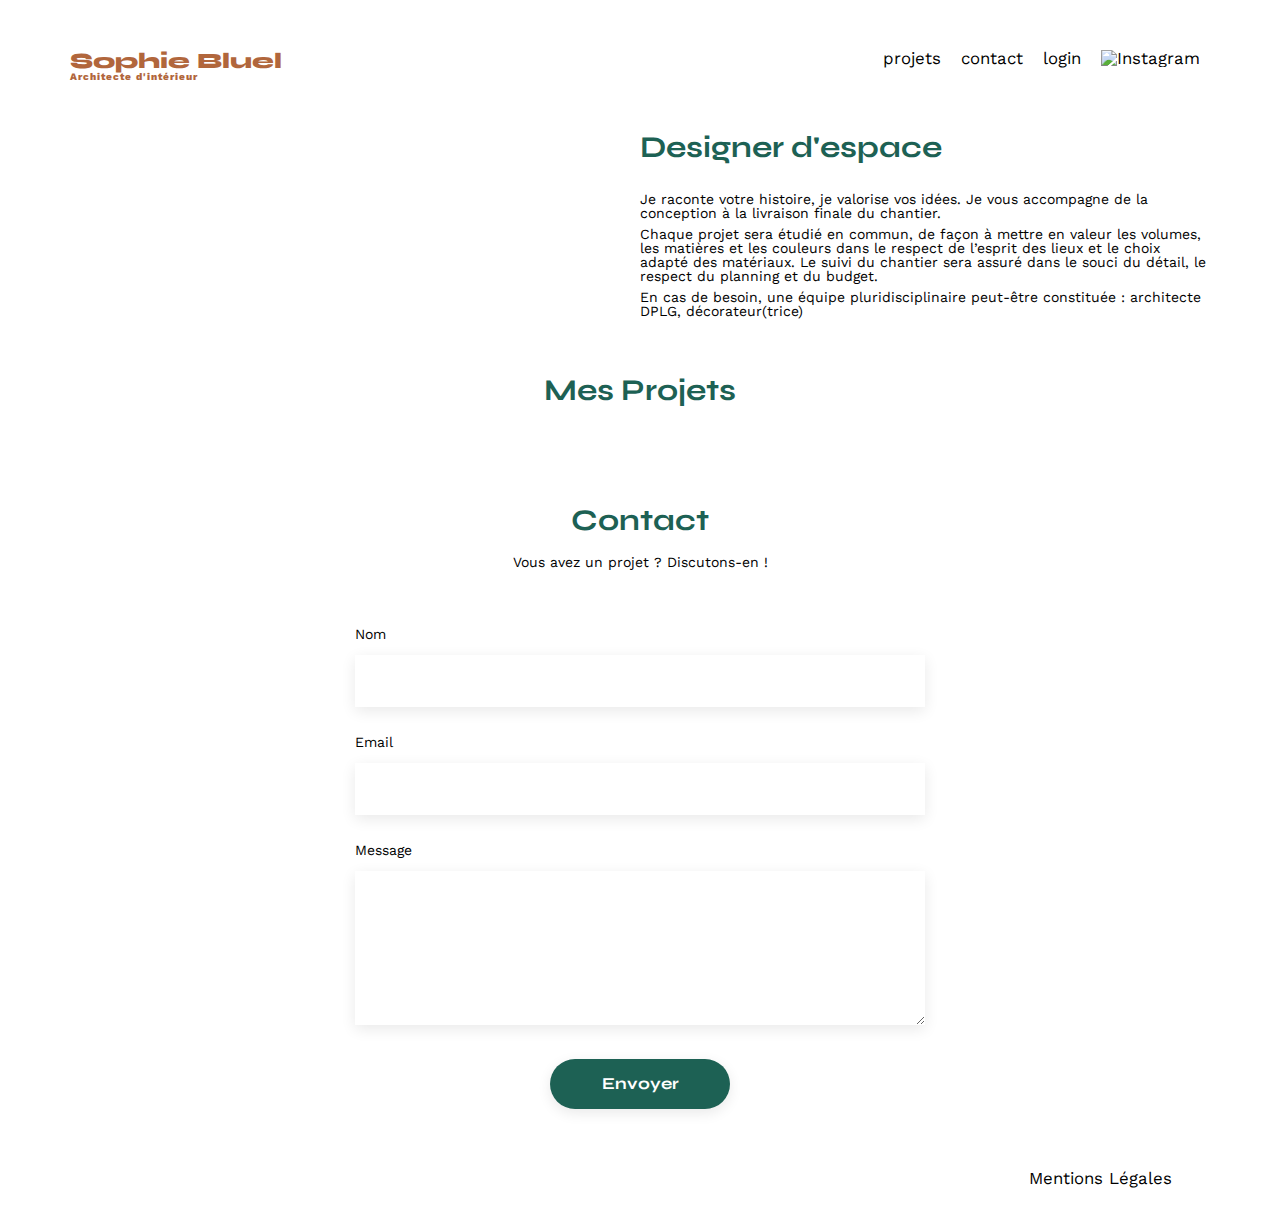
==== FrontEnd/index.html @ f562acd8 "Mise en place des filtres et du css" ====
<!DOCTYPE html>
<html lang="fr">
<head>
	<meta charset="UTF-8">
	<title>Sophie Bluel - Architecte d'intérieur</title>
	<meta name="viewport" content="width=device-width, initial-scale=1.0">
	<link rel="preconnect" href="https://fonts.googleapis.com">
	<link rel="preconnect" href="https://fonts.gstatic.com" crossorigin>
	<link href="https://fonts.googleapis.com/css2?family=Syne:wght@700;800&family=Work+Sans&display=swap" rel="stylesheet">
	<meta name="description" content="">
	<link rel="stylesheet" href="./assets/style.css">
	<script type="module" src="travaux.js"></script>
</head>
<body>
<header>
	<h1>Sophie Bluel <span>Architecte d'intérieur</span></h1>
	<nav>
		<ul>
			<li>projets</li>
			<li>contact</li>
			<li class="login">login</li>
			<li><img src="./assets/icons/instagram.png" alt="Instagram"></li>
		</ul>
	</nav>
</header>
<main>
	<section id="introduction">
		<figure>
			<img src="./assets/images/sophie-bluel.png" alt="">
		</figure>
		<article>
			<h2>Designer d'espace</h2>
			<p>Je raconte votre histoire, je valorise vos idées. Je vous accompagne de la conception à la livraison finale du chantier.</p>
			<p>Chaque projet sera étudié en commun, de façon à mettre en valeur les volumes, les matières et les couleurs dans le respect de l’esprit des lieux et le choix adapté des matériaux. Le suivi du chantier sera assuré dans le souci du détail, le respect du planning et du budget.</p>
			<p>En cas de besoin, une équipe pluridisciplinaire peut-être constituée : architecte DPLG, décorateur(trice)</p>
		</article>
	</section>
	<section id="portfolio">
		<h2>Mes Projets</h2>
		<div class="categories" id="categories-id">

		</div>
		<div class="gallery">
			
		</div>
	</section>
	<section id="contact">
		<h2>Contact</h2>
		<p>Vous avez un projet ? Discutons-en !</p>
		<form action="#" method="post">
			<label for="name">Nom</label>
			<input type="text" name="name" id="name">
			<label for="email">Email</label>
			<input type="email" name="email" id="email">
			<label for="message">Message</label>
			<textarea name="message" id="message" cols="30" rows="10"></textarea>
			<input type="submit" value="Envoyer">
		</form>
	</section>
</main>

<footer>
	<nav>
		<ul>
			<li>Mentions Légales</li>
		</ul>
	</nav>
</footer>
</body>
</html>
---- FrontEnd/assets/style.css ----
/* http://meyerweb.com/eric/tools/css/reset/
   v2.0 | 20110126
   License: none (public domain)
*/

html, body, div, span, applet, object, iframe,
h1, h2, h3, h4, h5, h6, p, blockquote, pre,
a, abbr, acronym, address, big, cite, code,
del, dfn, em, img, ins, kbd, q, s, samp,
small, strike, strong, sub, sup, tt, var,
b, u, i, center,
dl, dt, dd, ol, ul, li,
fieldset, form, label, legend,
table, caption, tbody, tfoot, thead, tr, th, td,
article, aside, canvas, details, embed,
figure, figcaption, footer, header, hgroup,
menu, nav, output, ruby, section, summary,
time, mark, audio, video {
	margin: 0;
	padding: 0;
	border: 0;
	font-size: 100%;
	font: inherit;
	vertical-align: baseline;
}
/* HTML5 display-role reset for older browsers */
article, aside, details, figcaption, figure,
footer, header, hgroup, menu, nav, section {
	display: block;
}
body {
	line-height: 1;
}
ol, ul {
	list-style: none;
}
blockquote, q {
	quotes: none;
}
blockquote:before, blockquote:after,
q:before, q:after {
	content: '';
	content: none;
}
table {
	border-collapse: collapse;
	border-spacing: 0;
}
/** end reset css**/
body {
	max-width: 1140px;
	margin:auto;
	font-family: 'Work Sans' ;
	font-size: 14px;
}
header {
	display: flex;
	justify-content: space-between;
	margin: 50px 0
}
section {
	margin: 50px 0
}

h1{
	display: flex;
	flex-direction: column;
	font-family: 'Syne';
	font-size: 22px;
	font-weight: 800;
	color: #B1663C
}

h1 > span {
	font-family: 'Work Sans';
	font-size:10px;
	letter-spacing: 0.1em;
;
}

h2{
	font-family: 'Syne';
	font-weight: 700;
	font-size: 30px;
	color: #1D6154
}
nav ul {
	display: flex;
	align-items: center;
	list-style-type: none;

}
nav li {
	padding: 0 10px;
	font-size: 1.2em;
}

li:hover {
	color: #B1663C;
}
#introduction {
	display: flex;
	align-items: center;
}
#introduction figure {
	flex: 1
}
#introduction img {
	display: block;
	margin: auto;
	width: 80%;
}

#introduction article {
	flex: 1
}
#introduction h2 {
	margin-bottom: 1em;
}

#introduction p {
	margin-bottom: 0.5em;
}
#portfolio h2 {
	text-align: center;
	margin-bottom: 1em;
}
.gallery {
	width: 100%;
	display: grid;
	grid-template-columns: 1fr 1fr 1fr;
	grid-column-gap: 20px;
	grid-row-gap: 20px;
}

.gallery img {
	width: 100%;

}
#contact {
	width: 50%;
margin: auto;
}
#contact > * {
	text-align: center;

}
#contact h2{
	margin-bottom: 20px;
}
#contact form {
	text-align: left;
	margin-top:30px;
	display: flex;
	flex-direction: column;
}

#contact input {
	height: 50px;
	font-size: 1.2em;
	border: none;
	box-shadow: 0px 4px 14px rgba(0, 0, 0, 0.09);
}
#contact label {
	margin: 2em 0 1em 0;
}
#contact textarea {
	border: none;
	box-shadow: 0px 4px 14px rgba(0, 0, 0, 0.09);
}

input[type="submit"]{
	font-family: 'Syne';
	font-weight: 700;
	color: white;
	background-color: #1D6154;
	margin : 2em auto ;
	width: 180px;
	text-align: center;
	border-radius: 60px ;
}

footer nav ul {
	display: flex;
	justify-content: flex-end;
	margin: 2em
}

/* Modification du css par Houguet Maxime */

.categories {
	display: flex;
	flex-direction: row;
	justify-content: center;
	gap: 35px;
	margin-bottom: 20px;
}

.filter {
	border: 1px solid #1D6154;
	border-radius: 60px;
	color:#1D6154;
	font-family: 'Syne';
	font-size: 16px;
	font-weight: 700;
	line-height: 19.2px;
	text-align: center;
	padding: 10px;
}

.filter:hover{
	cursor: pointer;
	color: white;
	background-color: #1D6154;
}
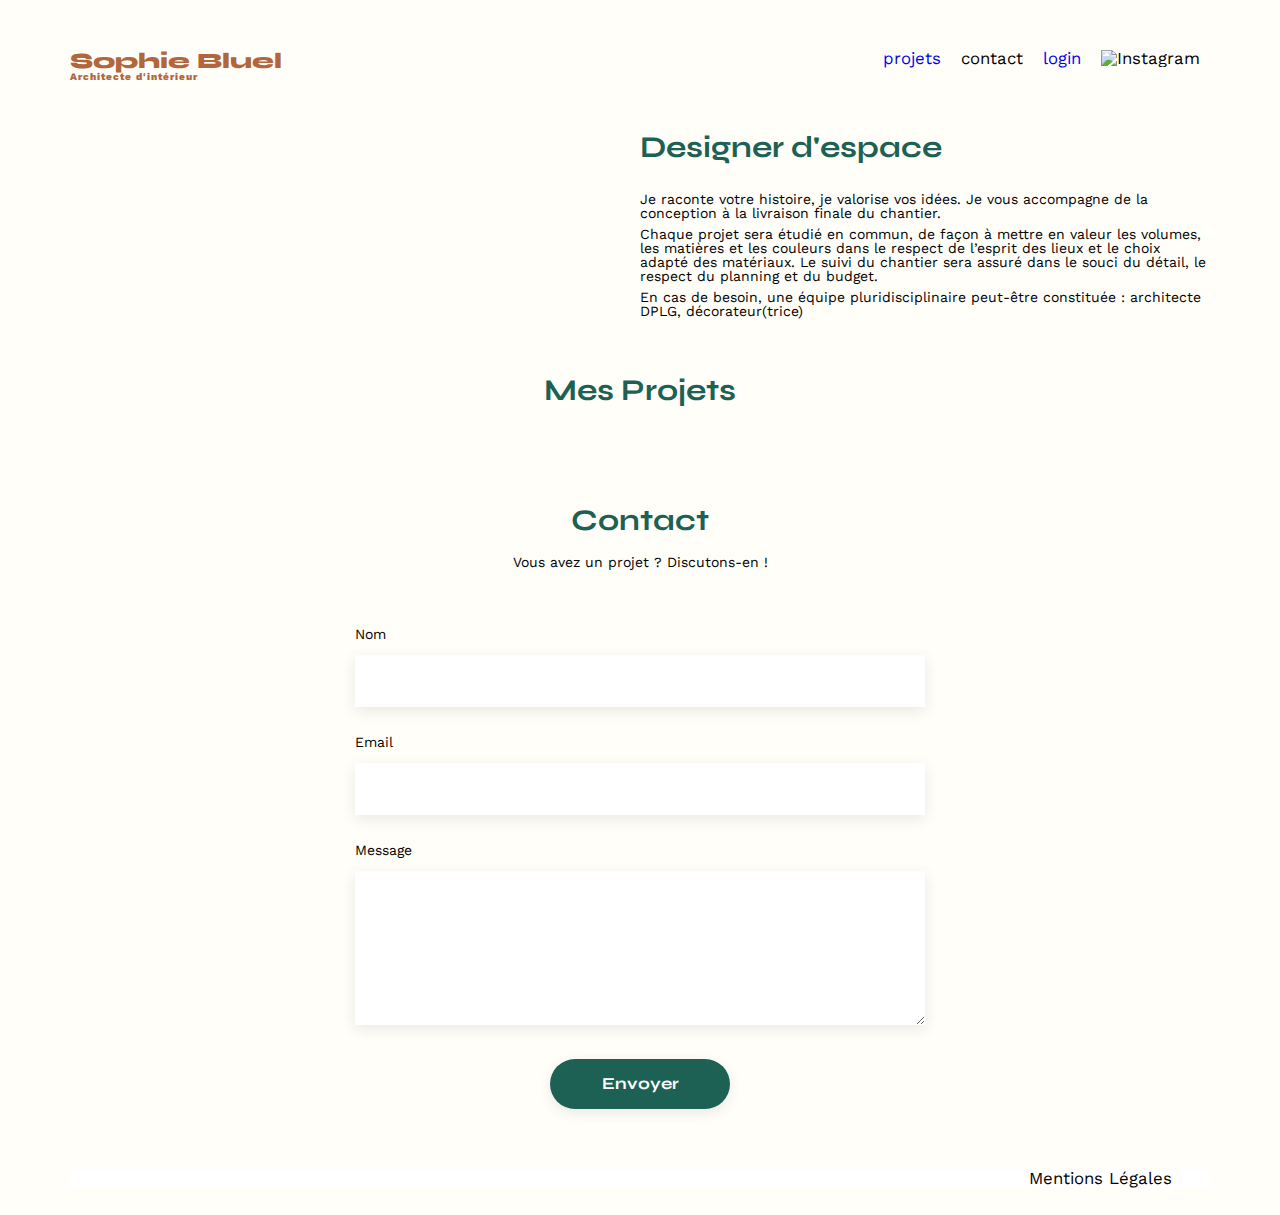
==== commit 0192feb4: "creation de la login page et recupération du token" ====
--- a/FrontEnd/index.html
+++ b/FrontEnd/index.html
@@ -9,16 +9,16 @@
 	<link href="https://fonts.googleapis.com/css2?family=Syne:wght@700;800&family=Work+Sans&display=swap" rel="stylesheet">
 	<meta name="description" content="">
 	<link rel="stylesheet" href="./assets/style.css">
-	<script type="module" src="travaux.js"></script>
+	<script type="module" src="works.js"></script>
 </head>
 <body>
 <header>
 	<h1>Sophie Bluel <span>Architecte d'intérieur</span></h1>
 	<nav>
 		<ul>
-			<li>projets</li>
+			<li class="accueil"><a href="index.html">projets</a></li>
 			<li>contact</li>
-			<li class="login">login</li>
+			<li class="login"><a href="login.html">login</a></li>
 			<li><img src="./assets/icons/instagram.png" alt="Instagram"></li>
 		</ul>
 	</nav>
--- a/FrontEnd/assets/style.css
+++ b/FrontEnd/assets/style.css
@@ -48,6 +48,7 @@
 }
 /** end reset css**/
 body {
+	background: #FFFEF8;
 	max-width: 1140px;
 	margin:auto;
 	font-family: 'Work Sans' ;
@@ -180,13 +181,17 @@
 	border-radius: 60px ;
 }
 
+footer {
+	background-color: white;
+}
+
 footer nav ul {
 	display: flex;
 	justify-content: flex-end;
 	margin: 2em
 }
 
-/* Modification du css par Houguet Maxime */
+/* Modification du css pour les filtres */
 
 .categories {
 	display: flex;
@@ -205,11 +210,72 @@
 	font-weight: 700;
 	line-height: 19.2px;
 	text-align: center;
-	padding: 10px;
+	padding: 15px;
 }
 
 .filter:hover{
 	cursor: pointer;
 	color: white;
 	background-color: #1D6154;
+}
+
+/* Modification du css pour la partie login */
+
+.login form {
+	display: flex;
+	flex-direction: column;
+	align-items: center;
+	gap: 30px;
+}
+
+.login h3 {
+	font-family: 'Syne';
+	font-size: 30px;
+	font-weight: 700;
+	line-height: 36px;
+	text-align: center;
+}
+.input-area {
+	display: flex;
+	flex-direction: column;
+	gap: 5px;
+}
+
+.input-area p {
+	font-family: 'Work Sans';
+	font-size: 14px;
+	font-weight: 500;
+	line-height: 16.42px;
+	text-align: left;
+}
+
+.input-area input{
+	width: 379px;
+	height: 51px;
+	box-shadow: 0px 4px 14px 0px #00000017;
+	border: none;
+	padding: 10px;
+}
+
+.login-btn {
+	border: 1px solid #1D6154;
+	border-radius: 60px;
+	background-color:#1D6154;
+	color: white;
+	font-family: 'Syne';
+	font-size: 16px;
+	font-weight: 700;
+	line-height: 19.2px;
+	text-align: center;
+	padding: 15px;
+	cursor: pointer;
+}
+
+.forgotten-pwd {
+	text-decoration: underline;
+	cursor: pointer;
+}
+
+a {
+	text-decoration: none;
 }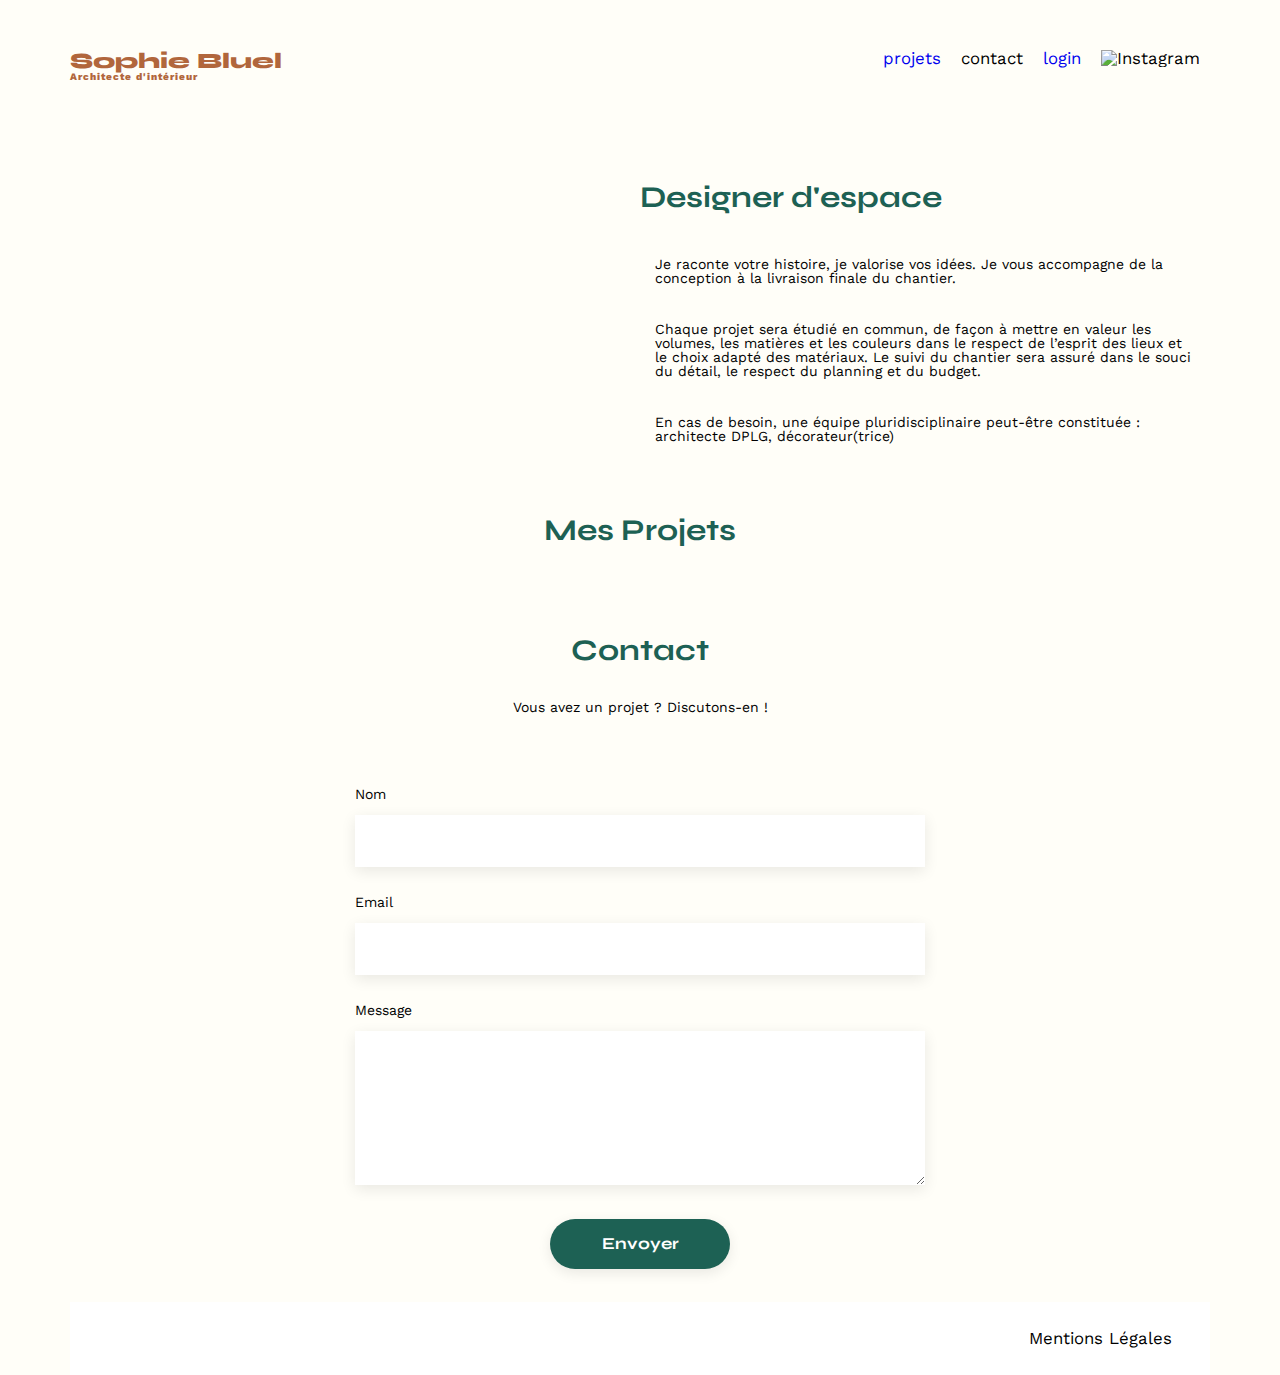
==== commit c9a1d2ee: "Recuperation du token et mise en place d'une modale pour afficher les erreurs liés au login" ====
--- a/FrontEnd/index.html
+++ b/FrontEnd/index.html
@@ -9,9 +9,14 @@
 	<link href="https://fonts.googleapis.com/css2?family=Syne:wght@700;800&family=Work+Sans&display=swap" rel="stylesheet">
 	<meta name="description" content="">
 	<link rel="stylesheet" href="./assets/style.css">
+	<script src="https://kit.fontawesome.com/9d554c08d1.js" crossorigin="anonymous"></script>
 	<script type="module" src="works.js"></script>
+	<script type="module" src="modal.js"></script>
 </head>
 <body>
+	<div class="mod-edit" id="edit-mod" style="display: none;">
+		<div class="edit-btn" ><i class="fa-regular fa-pen-to-square"></i>Mode édition</div>
+	</div>
 <header>
 	<h1>Sophie Bluel <span>Architecte d'intérieur</span></h1>
 	<nav>
@@ -36,7 +41,13 @@
 		</article>
 	</section>
 	<section id="portfolio">
+		<div class="project">
 		<h2>Mes Projets</h2>
+		<div class="modif-btn" id="btn-modif" style="display: none;">
+			<i class="fa-regular fa-pen-to-square black-icone" id="iconeModifier" aria-hidden="true"></i>
+			modifier
+		</div>
+		</div>
 		<div class="categories" id="categories-id">
 
 		</div>
@@ -45,6 +56,7 @@
 		</div>
 	</section>
 	<section id="contact">
+		
 		<h2>Contact</h2>
 		<p>Vous avez un projet ? Discutons-en !</p>
 		<form action="#" method="post">
--- a/FrontEnd/assets/style.css
+++ b/FrontEnd/assets/style.css
@@ -48,6 +48,8 @@
 }
 /** end reset css**/
 body {
+	display: flex;
+	flex-direction: column;
 	background: #FFFEF8;
 	max-width: 1140px;
 	margin:auto;
@@ -234,6 +236,7 @@
 	font-weight: 700;
 	line-height: 36px;
 	text-align: center;
+	margin-bottom: 30px;
 }
 .input-area {
 	display: flex;
@@ -278,4 +281,83 @@
 
 a {
 	text-decoration: none;
-}+}
+
+/* Mise en place d'une modal pour afficher les erreurs lors du login */
+
+.modal {
+	display: flex;
+	align-items: center;
+	justify-content: center;
+	position: fixed;
+	top: 0;
+	left: 0;
+	width: 100%;
+	height: 100%;
+	background: rgba(0, 0, 0, 0.8);
+}
+
+.modal-wrapper{
+	width: 400px;
+	overflow: auto;
+	max-width: calc(100vw - 20px);
+	max-height: calc(100vh -20px);
+	padding: 20px;
+	background-color: white;
+}
+
+.modal-wrapper h4, p {
+	display: flex;
+	justify-content: center;
+	padding: 15px;
+}
+
+.close-modal {
+	display: flex;
+	flex-direction: row-reverse;
+}
+
+.close-modal i {
+	cursor: pointer;
+}
+
+/* Création du mode édition */
+
+.mod-edit {
+	display: flex;
+	justify-content: center;
+	align-items: center;
+	max-width: 100%;
+	height: 59px;
+	background-color: black;
+}
+
+.edit-btn {
+	display: flex;
+	color: white;
+	gap: 10px;
+}
+
+.edit-btn span {
+	display: flex;
+	justify-content: center;
+	align-items: center;
+}
+
+.project {
+	display: flex;
+	justify-content: center;
+	margin-bottom: 20px;
+	gap: 10px;
+}
+
+.project h2 {
+	margin-bottom: 0 !important;
+}
+.modif-btn {
+	display: flex;
+	justify-content: center;
+	align-items: center;
+	cursor: pointer;
+	gap: 5px;
+}
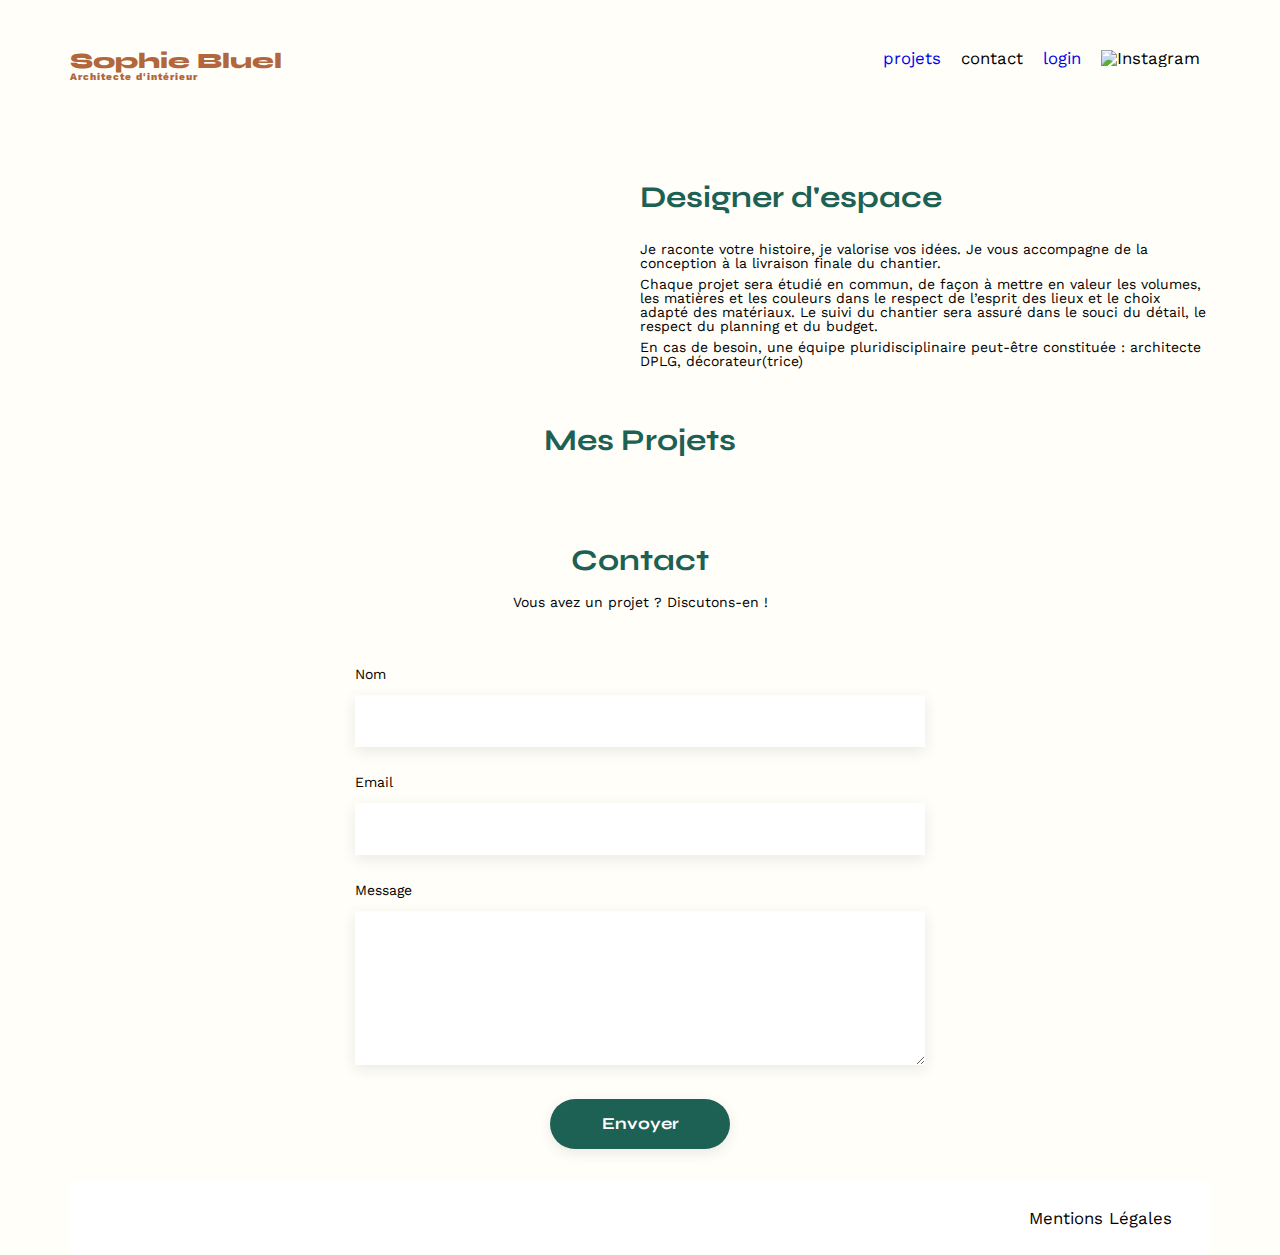
==== commit a33fda16: "Modification de login/logout -- Mise en place du rajout de photo" ====
--- a/FrontEnd/index.html
+++ b/FrontEnd/index.html
@@ -10,8 +10,9 @@
 	<meta name="description" content="">
 	<link rel="stylesheet" href="./assets/style.css">
 	<script src="https://kit.fontawesome.com/9d554c08d1.js" crossorigin="anonymous"></script>
-	<script type="module" src="works.js"></script>
-	<script type="module" src="modal.js"></script>
+	<script src="works.js" type="module"></script>
+	<script src="modal.js" type="module"></script>
+	<script src="modalState.js" type="module"></script>
 </head>
 <body>
 	<div class="mod-edit" id="edit-mod" style="display: none;">
@@ -23,7 +24,7 @@
 		<ul>
 			<li class="accueil"><a href="index.html">projets</a></li>
 			<li>contact</li>
-			<li class="login"><a href="login.html">login</a></li>
+			<li class="login"><a href="login.html" id="login-btn">login</a></li>
 			<li><img src="./assets/icons/instagram.png" alt="Instagram"></li>
 		</ul>
 	</nav>
@@ -42,11 +43,16 @@
 	</section>
 	<section id="portfolio">
 		<div class="project">
-		<h2>Mes Projets</h2>
-		<div class="modif-btn" id="btn-modif" style="display: none;">
-			<i class="fa-regular fa-pen-to-square black-icone" id="iconeModifier" aria-hidden="true"></i>
-			modifier
-		</div>
+			<h2>Mes Projets</h2>
+			<div class="modif-btn" id="btn-modif" style="display: none;">
+				<i class="fa-regular fa-pen-to-square black-icone" id="iconeModifier" aria-hidden="true"></i>
+				modifier
+			</div>
+			<aside id="modal-admin" class="modal" aria-hidden="true" role="dialog" aria-labelledby="title-modal" style="display: none;">
+				<div class="modal-wrapper">
+					
+				</div>
+			</aside>
 		</div>
 		<div class="categories" id="categories-id">
 
@@ -78,5 +84,6 @@
 		</ul>
 	</nav>
 </footer>
+
 </body>
 </html>
--- a/FrontEnd/assets/style.css
+++ b/FrontEnd/assets/style.css
@@ -297,67 +297,225 @@
 	background: rgba(0, 0, 0, 0.8);
 }
 
-.modal-wrapper{
-	width: 400px;
+.aside-error {
+	display: flex;
+	flex-direction: column;
+	justify-content: center;
+	align-items: center;
+	gap: 15px;
+	padding-bottom: 20px;
+	color: red;
+}
+.close-modal {
+	display: flex;
+	flex-direction: row-reverse;
+}
+
+.close-modal i {
+	cursor: pointer;
+}
+
+.header-modal {
+	display: flex;
+	justify-content: space-between;
+}
+
+/* Création du mode édition */
+
+.mod-edit {
+	display: flex;
+	justify-content: center;
+	align-items: center;
+	max-width: 100%;
+	height: 59px;
+	background-color: black;
+}
+
+.edit-btn {
+	display: flex;
+	color: white;
+	gap: 10px;
+}
+
+.edit-btn span {
+	display: flex;
+	justify-content: center;
+	align-items: center;
+}
+
+.project {
+	display: flex;
+	justify-content: center;
+	margin-bottom: 20px;
+	gap: 10px;
+}
+
+.project h2 {
+	margin-bottom: 0 !important;
+}
+.modif-btn {
+	display: flex;
+	justify-content: center;
+	align-items: center;
+	cursor: pointer;
+	gap: 5px;
+}
+
+.modal-wrapper {
+	display: flex;
+	flex-direction: column;
+	width: 630px;
+	height: 688px;
 	overflow: auto;
 	max-width: calc(100vw - 20px);
 	max-height: calc(100vh -20px);
 	padding: 20px;
 	background-color: white;
-}
-
-.modal-wrapper h4, p {
+	border-radius: 10px;
+	gap: 20px;
+}
+
+.modal-wrapper h4 {
 	display: flex;
 	justify-content: center;
 	padding: 15px;
-}
-
-.close-modal {
-	display: flex;
-	flex-direction: row-reverse;
-}
-
-.close-modal i {
-	cursor: pointer;
-}
-
-/* Création du mode édition */
-
-.mod-edit {
-	display: flex;
-	justify-content: center;
-	align-items: center;
-	max-width: 100%;
-	height: 59px;
-	background-color: black;
-}
-
-.edit-btn {
-	display: flex;
+	font-family: Work Sans;
+	font-size: 26px;
+	font-weight: 400;
+	line-height: 30.5px;
+	text-align: center;
+
+}
+
+.gallery-modal{
+	position: relative;
+	display: grid;
+	grid-template-columns: repeat(5, 1fr);
+	grid-row-gap: 20px;
+}
+
+.gallery-modal img{
+	position: relative;
+	z-index: 2;
+	object-fit: cover;
+	width: 80px;
+	height: 80px;
+}
+
+.gallery-modal figure {
+	position: relative;
+  	z-index: 1;
+	display: flex;
+	justify-content: center;
+}
+
+.gallery-modal i {
+	position: absolute;
+	z-index: 3;
+	right: 25px;
+	cursor: pointer;
+}
+
+/* Mise en place du bouton ajouter une photo */
+
+.add-picture-btn {
+	display: flex;
+	flex-direction: column;
+	justify-content: center;
+	width: 420px;
+	border-top: 1px solid #B3B3B3;
+	margin: 20px auto 0;
+}
+
+.add-picture-btn p {
+	max-width: 240px;
+	border: 1px solid #1D6154;
+	border-radius: 60px;
+	background-color:#1D6154;
 	color: white;
-	gap: 10px;
-}
-
-.edit-btn span {
-	display: flex;
-	justify-content: center;
-	align-items: center;
-}
-
-.project {
-	display: flex;
-	justify-content: center;
-	margin-bottom: 20px;
-	gap: 10px;
-}
-
-.project h2 {
-	margin-bottom: 0 !important;
-}
-.modif-btn {
-	display: flex;
-	justify-content: center;
-	align-items: center;
-	cursor: pointer;
-	gap: 5px;
-}
+	font-family: 'Syne';
+	font-size: 16px;
+	font-weight: 700;
+	line-height: 19.2px;
+	text-align: center;
+	padding: 15px;
+	cursor: pointer;
+	margin: 20px auto 0;
+}
+
+/* Mise en place de la page modale ajout photo */
+
+.form-container {
+	display: flex;
+	flex-direction: column;
+	justify-content: center;
+	align-items: center;
+    background-color: white;
+    padding: 20px;
+    border-radius: 8px;
+    box-shadow: 0 0 10px rgba(0, 0, 0, 0.1);
+    width: 300px;
+}
+
+.image-upload {
+    margin-bottom: 20px;
+}
+
+.image-upload input[type="file"] {
+    display: none;
+}
+
+.upload-placeholder {
+    background-color: #eef2f7;
+    border: 1px dashed #d0d7de;
+    padding: 20px;
+    text-align: center;
+    border-radius: 8px;
+    cursor: pointer;
+}
+
+.upload-placeholder img {
+    display: block;
+    margin: 0 auto 10px;
+    width: 40px;
+    height: 40px;
+}
+
+.upload-placeholder span {
+    display: block;
+    font-size: 16px;
+    color: #007bff;
+    margin-bottom: 5px;
+}
+
+.upload-placeholder p {
+    margin: 0;
+    font-size: 12px;
+    color: #6c757d;
+}
+
+.form-field {
+    margin-bottom: 15px;
+}
+
+.form-field label {
+    display: block;
+    margin-bottom: 5px;
+    font-weight: bold;
+}
+
+.form-field input,
+.form-field select {
+    width: 100%;
+    padding: 8px;
+    border: 1px solid #ced4da;
+    border-radius: 4px;
+}
+
+.header-modal i {
+	cursor: pointer;
+}
+
+.submit-button {
+	cursor: pointer;
+}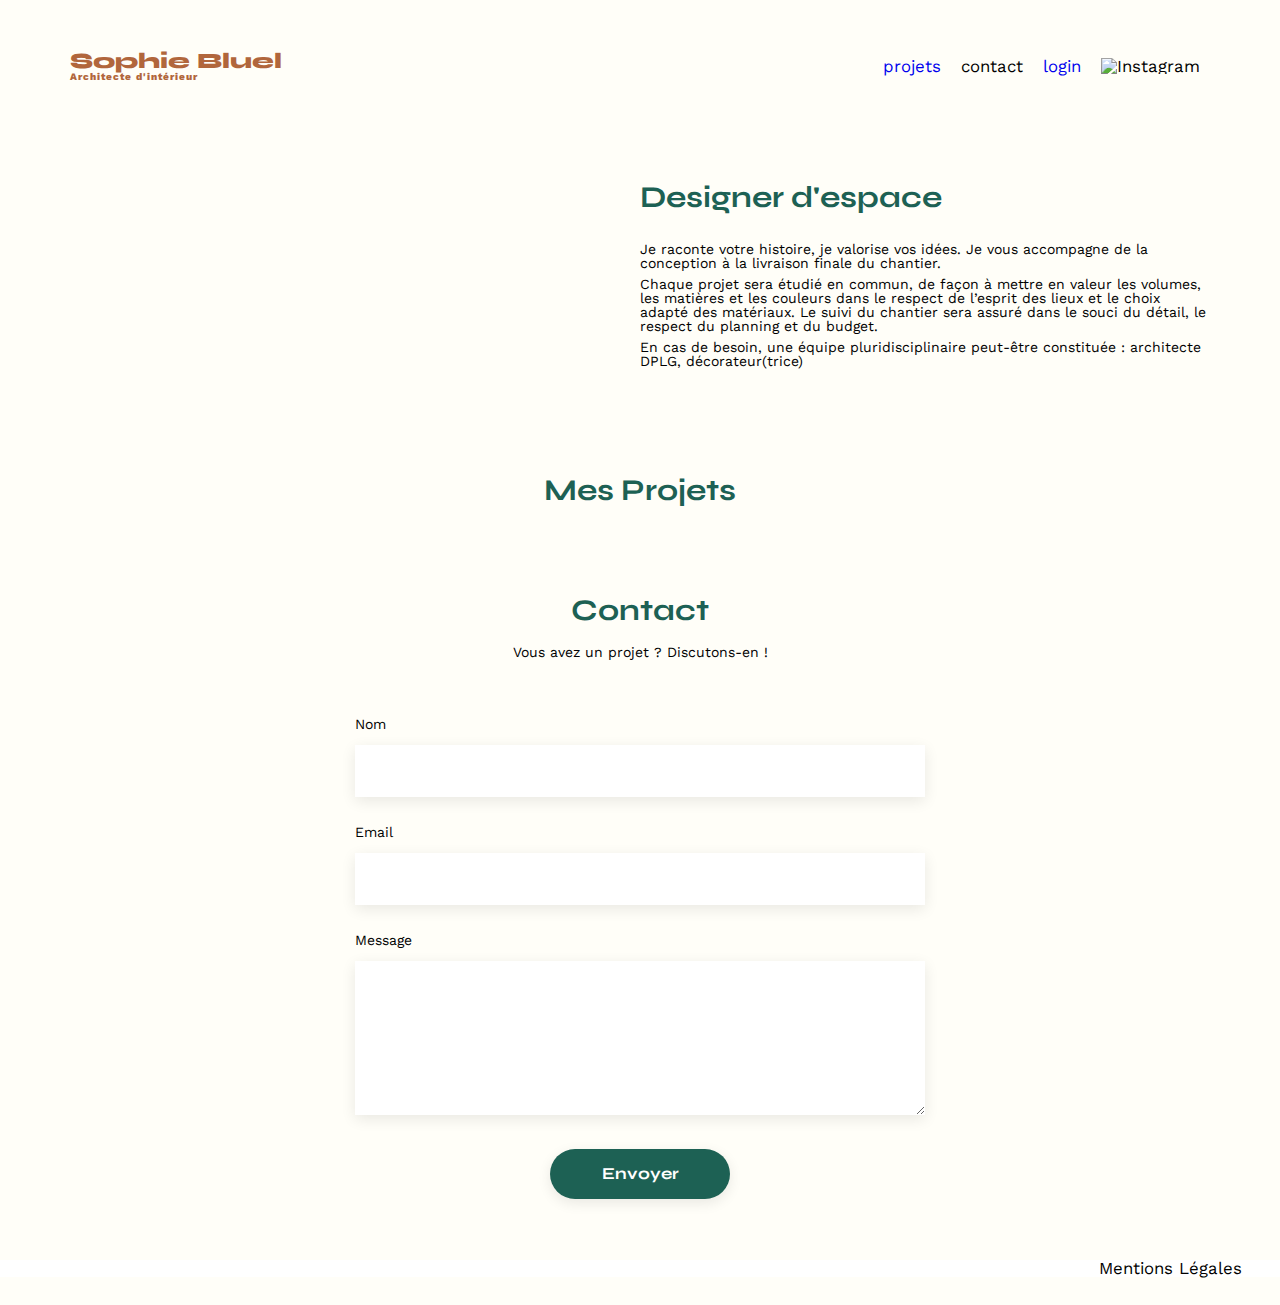
==== commit 84781233: "Modification du css / modification suppresion works" ====
--- a/FrontEnd/index.html
+++ b/FrontEnd/index.html
@@ -15,19 +15,21 @@
 	<script src="modalState.js" type="module"></script>
 </head>
 <body>
+<div class="main-content">
 	<div class="mod-edit" id="edit-mod" style="display: none;">
 		<div class="edit-btn" ><i class="fa-regular fa-pen-to-square"></i>Mode édition</div>
 	</div>
+
 <header>
-	<h1>Sophie Bluel <span>Architecte d'intérieur</span></h1>
-	<nav>
-		<ul>
-			<li class="accueil"><a href="index.html">projets</a></li>
-			<li>contact</li>
-			<li class="login"><a href="login.html" id="login-btn">login</a></li>
-			<li><img src="./assets/icons/instagram.png" alt="Instagram"></li>
-		</ul>
-	</nav>
+		<h1>Sophie Bluel <span>Architecte d'intérieur</span></h1>
+		<nav>
+			<ul>
+				<li class="accueil"><a href="index.html">projets</a></li>
+				<li>contact</li>
+				<li class="login"><a href="login.html" id="login-btn">login</a></li>
+				<li><img src="./assets/icons/instagram.png" alt="Instagram"></li>
+			</ul>
+		</nav>
 </header>
 <main>
 	<section id="introduction">
@@ -84,6 +86,6 @@
 		</ul>
 	</nav>
 </footer>
-
+</div>
 </body>
 </html>
--- a/FrontEnd/assets/style.css
+++ b/FrontEnd/assets/style.css
@@ -50,20 +50,46 @@
 body {
 	display: flex;
 	flex-direction: column;
+	justify-content: center;
 	background: #FFFEF8;
-	max-width: 1140px;
+	max-width: 1440px;
 	margin:auto;
 	font-family: 'Work Sans' ;
 	font-size: 14px;
 }
+
 header {
 	display: flex;
 	justify-content: space-between;
-	margin: 50px 0
-}
+	align-items: center;
+	width: 100%;
+	max-width: 1140px;
+	margin: auto;
+	padding-bottom: 50px;
+	padding-top: 50px;
+}
+
+main {
+	margin: auto;
+	display: flex;
+	flex-direction: column;
+	justify-content: center;
+}
+
+.main-container {
+	margin: 0 auto;
+	max-width: 1440px;
+}
+
+header, main, footer {
+	max-width: 1140px;
+	margin: 0 auto;
+  }
+
 section {
 	margin: 50px 0
 }
+
 
 h1{
 	display: flex;
@@ -185,6 +211,7 @@
 
 footer {
 	background-color: white;
+	max-width: 100%;
 }
 
 footer nav ul {
@@ -365,14 +392,13 @@
 	display: flex;
 	flex-direction: column;
 	width: 630px;
-	height: 688px;
 	overflow: auto;
 	max-width: calc(100vw - 20px);
 	max-height: calc(100vh -20px);
 	padding: 20px;
 	background-color: white;
 	border-radius: 10px;
-	gap: 20px;
+	gap: 10px;
 }
 
 .modal-wrapper h4 {
@@ -392,14 +418,14 @@
 	display: grid;
 	grid-template-columns: repeat(5, 1fr);
 	grid-row-gap: 20px;
+	grid-column-gap: 10px;
+	margin: auto;
 }
 
 .gallery-modal img{
 	position: relative;
 	z-index: 2;
 	object-fit: cover;
-	width: 80px;
-	height: 80px;
 }
 
 .gallery-modal figure {
@@ -407,13 +433,19 @@
   	z-index: 1;
 	display: flex;
 	justify-content: center;
+	max-width: 77px;
+	height: 102.50px;
 }
 
 .gallery-modal i {
 	position: absolute;
 	z-index: 3;
-	right: 25px;
-	cursor: pointer;
+	right: 2px;
+	cursor: pointer;
+	background-color: black;
+	padding: 5px;
+	border-radius: 5px;
+	color: white;
 }
 
 /* Mise en place du bouton ajouter une photo */
@@ -452,46 +484,51 @@
 	align-items: center;
     background-color: white;
     padding: 20px;
+}
+
+.image-upload {
+    position: relative;
+    width: 420px;
+    height: 170px;
+    margin-bottom: 20px;
+    overflow: hidden;
     border-radius: 8px;
-    box-shadow: 0 0 10px rgba(0, 0, 0, 0.1);
-    width: 300px;
-}
-
-.image-upload {
-    margin-bottom: 20px;
-}
-
-.image-upload input[type="file"] {
+}
+
+.upload-placeholder {
+    display: flex;
+    flex-direction: column;
+    justify-content: center;
+    align-items: center;
+    width: 100%;
+    height: 100%;
+    background-color: #eef2f7;
+    cursor: pointer;
+}
+
+.upload-placeholder img {
     display: none;
-}
-
-.upload-placeholder {
-    background-color: #eef2f7;
-    border: 1px dashed #d0d7de;
-    padding: 20px;
-    text-align: center;
+    width: 100%;
+    height: 100%;
+    object-fit: cover;
     border-radius: 8px;
-    cursor: pointer;
-}
-
-.upload-placeholder img {
+}
+
+.upload-placeholder i,
+.upload-placeholder span,
+.upload-placeholder p {
     display: block;
-    margin: 0 auto 10px;
-    width: 40px;
-    height: 40px;
-}
-
-.upload-placeholder span {
-    display: block;
-    font-size: 16px;
-    color: #007bff;
-    margin-bottom: 5px;
-}
-
-.upload-placeholder p {
-    margin: 0;
-    font-size: 12px;
-    color: #6c757d;
+}
+
+.upload-placeholder.uploaded i,
+.upload-placeholder.uploaded span,
+.upload-placeholder.uploaded p {
+    display: none;
+}
+
+.upload-placeholder.uploaded img {
+    display: block !important;
+	object-fit: contain;
 }
 
 .form-field {
@@ -500,22 +537,46 @@
 
 .form-field label {
     display: block;
-    margin-bottom: 5px;
+    margin-bottom: 15px;
     font-weight: bold;
 }
 
 .form-field input,
 .form-field select {
-    width: 100%;
-    padding: 8px;
-    border: 1px solid #ced4da;
-    border-radius: 4px;
+    width: 420px;
+	height: 51px;
+	border: none;
+	padding: 0px;
+    box-shadow: 0px 4px 14px 0px #00000017;
 }
 
 .header-modal i {
 	cursor: pointer;
 }
 
+.submit-area {
+	display: flex;
+	justify-content: center;
+	border-top: 1px solid #B3B3B3;
+	width: 420px;
+	margin: auto;
+	padding: 20px;
+}
+
 .submit-button {
-	cursor: pointer;
+	display: flex;
+	justify-content: center;
+	align-items: center;
+	cursor: pointer;
+	border-radius: 15px;
+	background-color: #A7A7A7;
+	width: 240px;
+	height: 36px;
+	color: #FFFFFF;
+	font-family: 'Syne';
+}
+
+.submit-button.active {
+    background-color: #1D6154;
+    cursor: pointer;
 }